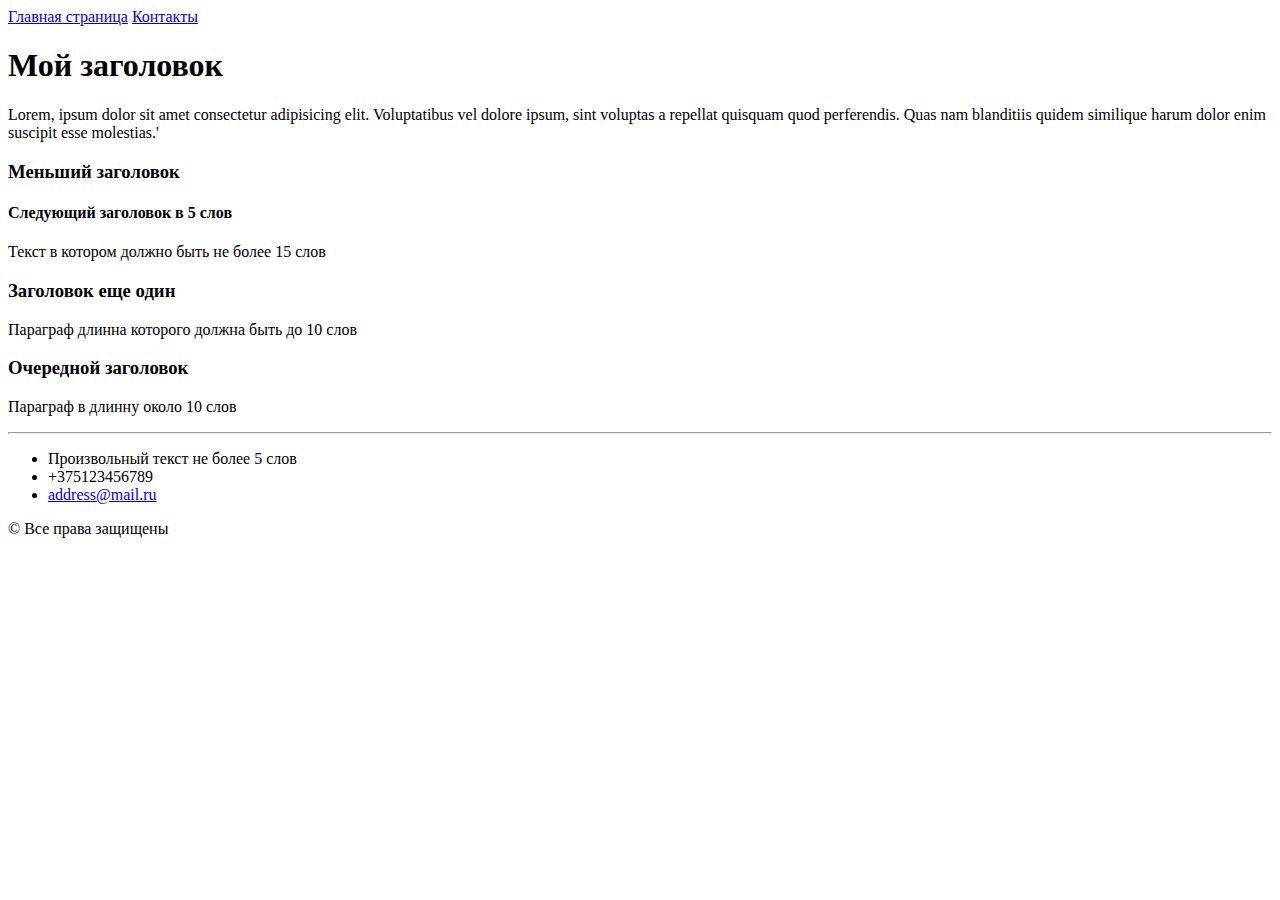
==== HomeWork/index.html @ d1996e9b "HomeWork_2" ====
<!DOCTYPE html>
<html lang="en">

<head>
    <meta charset="UTF-8">
    <meta http-equiv="X-UA-Compatible" content="IE=edge">
    <meta name="viewport" content="width=device-width, initial-scale=1.0">
    <title>Document</title>
</head>
<a href="index.html">Главная страница</a>
<a href="contacts.html">Контакты</a>

<body>
    <h1>Мой заголовок</h1>
    <p>Lorem, ipsum dolor sit amet consectetur adipisicing elit. Voluptatibus vel dolore ipsum, sint voluptas a repellat
        quisquam quod perferendis. Quas nam blanditiis quidem similique harum dolor enim suscipit esse molestias.'</p>
    <h3>Меньший заголовок</h3>
    <h4>Следующий заголовок в 5 слов</h4>
    <p>Текст в котором должно быть не более 15 слов</p>
    <h3>Заголовок еще один</h3>
    <p>Параграф длинна которого должна быть до 10 слов</p>
    <h3>Очередной заголовок</h3>
    <p>Параграф в длинну около 10 слов</p>
    <hr>
    <ul>
        <li>Произвольный текст не более 5 слов</li>
        <li>+375123456789</li>
        <li><a href="mailto:address@mail.ru">address@mail.ru</a></li>
    </ul>
    <p>&copy; Все права защищены</p>
</body>

</html>
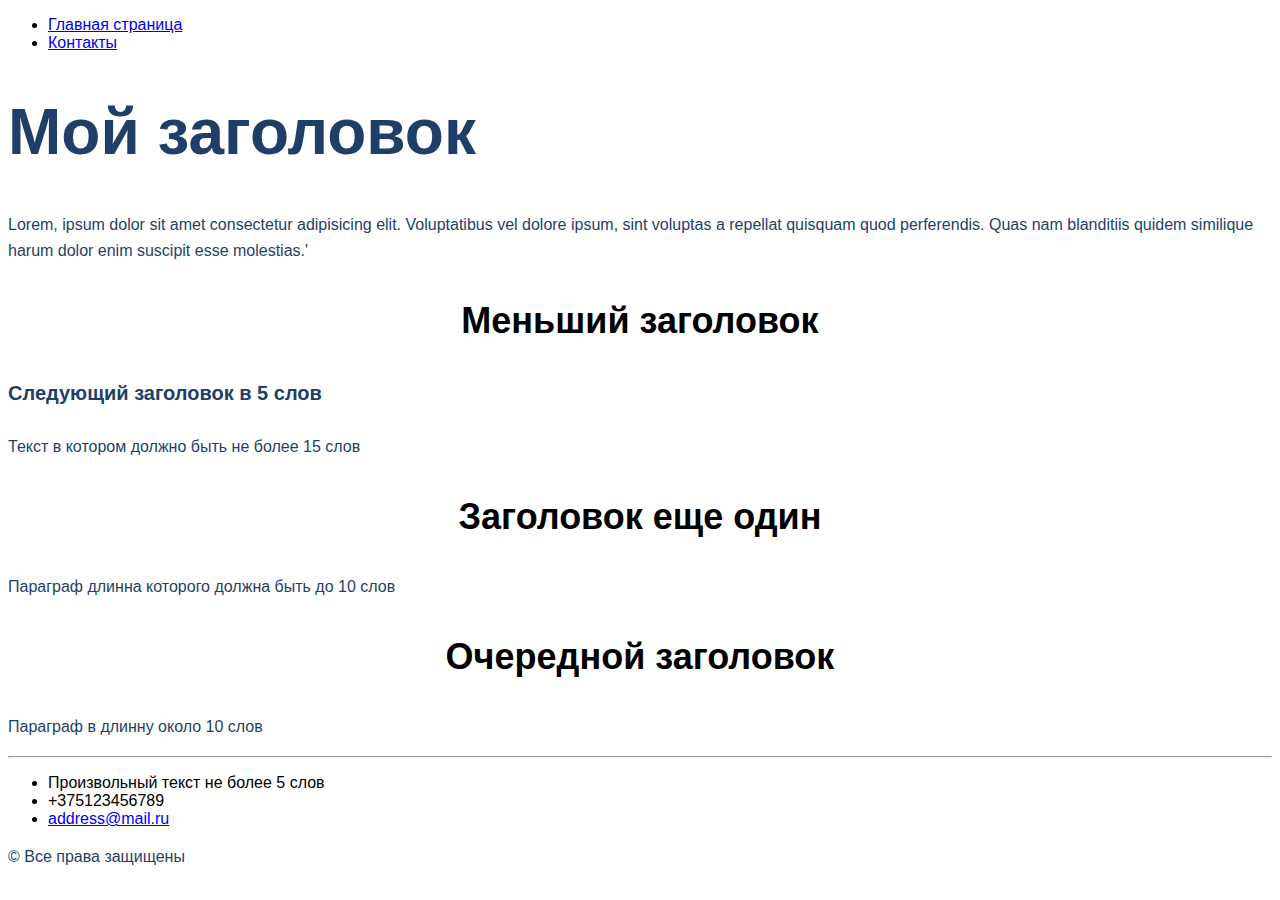
==== commit 254323f2: "Home_Work_3" ====
--- a/HomeWork/index.html
+++ b/HomeWork/index.html
@@ -6,28 +6,32 @@
     <meta http-equiv="X-UA-Compatible" content="IE=edge">
     <meta name="viewport" content="width=device-width, initial-scale=1.0">
     <title>Document</title>
+    <link rel="stylesheet" href="stile.css">
 </head>
-<a href="index.html">Главная страница</a>
-<a href="contacts.html">Контакты</a>
 
 <body>
-    <h1>Мой заголовок</h1>
-    <p>Lorem, ipsum dolor sit amet consectetur adipisicing elit. Voluptatibus vel dolore ipsum, sint voluptas a repellat
+    <ul>
+        <li><a href="index.html">Главная страница</a></li>
+        <li><a href="contacts.html">Контакты</a></li>
+    </ul>
+    <h1 class="heading_1">Мой заголовок</h1>
+    <p class="paragraph">Lorem, ipsum dolor sit amet consectetur adipisicing elit. Voluptatibus vel dolore ipsum, sint
+        voluptas a repellat
         quisquam quod perferendis. Quas nam blanditiis quidem similique harum dolor enim suscipit esse molestias.'</p>
-    <h3>Меньший заголовок</h3>
-    <h4>Следующий заголовок в 5 слов</h4>
-    <p>Текст в котором должно быть не более 15 слов</p>
-    <h3>Заголовок еще один</h3>
-    <p>Параграф длинна которого должна быть до 10 слов</p>
-    <h3>Очередной заголовок</h3>
-    <p>Параграф в длинну около 10 слов</p>
+    <h3 class="heading_3">Меньший заголовок</h3>
+    <h4 class="heading_4">Следующий заголовок в 5 слов</h4>
+    <p class="paragraph">Текст в котором должно быть не более 15 слов</p>
+    <h3 class="heading_3">Заголовок еще один</h3>
+    <p class="paragraph">Параграф длинна которого должна быть до 10 слов</p>
+    <h3 class="heading_3">Очередной заголовок</h3>
+    <p class="paragraph">Параграф в длинну около 10 слов</p>
     <hr>
     <ul>
         <li>Произвольный текст не более 5 слов</li>
         <li>+375123456789</li>
         <li><a href="mailto:address@mail.ru">address@mail.ru</a></li>
     </ul>
-    <p>&copy; Все права защищены</p>
+    <p class="paragraph">&copy; Все права защищены</p>
 </body>
 
 </html>--- a/HomeWork/stile.css
+++ b/HomeWork/stile.css
@@ -0,0 +1,43 @@
+body{
+    font-family: sans-serif;
+}
+.paragraph{
+    font-size: 16px;
+    line-height: 26px;
+    color: #1F3F68;
+}
+.heading_1{
+    font-size: 64px;
+    color: #1F3F68;
+}
+.heading_contacts{
+    font-weight: 500;
+    font-size: 44px;
+    text-align: center;
+}
+.heading_3{
+    font-size: 36px;
+    text-align: center;
+}
+.heading_4{
+    font-size: 20px;
+    line-height: 30px;
+    color: #1F3F68;
+}
+.input_area{
+    border: 1px solid #356EAD;
+    box-sizing: border-box;
+    border-radius: 10px;
+    opacity: 0.4;
+}
+.bot_subm{
+    background: #5A98D0;
+    box-shadow: 5px 20px 50px rgba(16, 112, 177, 0.2);
+    border-radius: 10px;
+    font-weight: 500;
+    font-size: 16px;
+    line-height: 26px;
+    text-align: center;
+    color: #FFFFFF;
+    text-transform: uppercase;
+}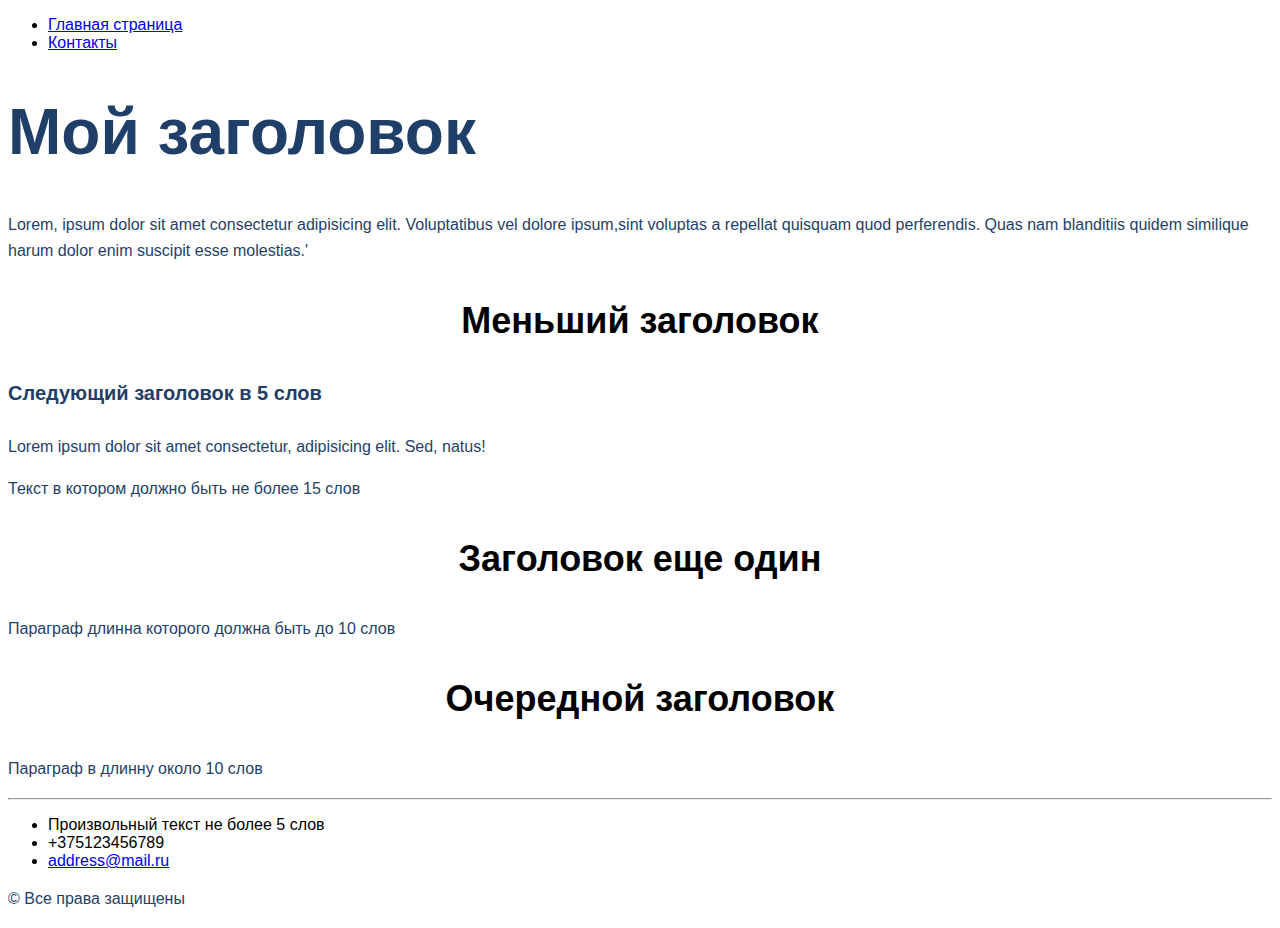
==== commit 11fa0085: "HomeWork_4" ====
--- a/HomeWork/index.html
+++ b/HomeWork/index.html
@@ -10,28 +10,55 @@
 </head>
 
 <body>
-    <ul>
-        <li><a href="index.html">Главная страница</a></li>
-        <li><a href="contacts.html">Контакты</a></li>
-    </ul>
-    <h1 class="heading_1">Мой заголовок</h1>
-    <p class="paragraph">Lorem, ipsum dolor sit amet consectetur adipisicing elit. Voluptatibus vel dolore ipsum, sint
-        voluptas a repellat
-        quisquam quod perferendis. Quas nam blanditiis quidem similique harum dolor enim suscipit esse molestias.'</p>
-    <h3 class="heading_3">Меньший заголовок</h3>
-    <h4 class="heading_4">Следующий заголовок в 5 слов</h4>
-    <p class="paragraph">Текст в котором должно быть не более 15 слов</p>
-    <h3 class="heading_3">Заголовок еще один</h3>
-    <p class="paragraph">Параграф длинна которого должна быть до 10 слов</p>
-    <h3 class="heading_3">Очередной заголовок</h3>
-    <p class="paragraph">Параграф в длинну около 10 слов</p>
-    <hr>
-    <ul>
-        <li>Произвольный текст не более 5 слов</li>
-        <li>+375123456789</li>
-        <li><a href="mailto:address@mail.ru">address@mail.ru</a></li>
-    </ul>
-    <p class="paragraph">&copy; Все права защищены</p>
+    <div class="main_page">
+        <div class="body_page">
+            <div class="menu">
+                <ul>
+                    <li><a href="index.html">Главная страница</a></li>
+                    <li><a href="contacts.html">Контакты</a></li>
+                </ul>
+            </div>
+            <div class="main_text">
+                <h1 class="heading_1">Мой заголовок</h1>
+                <p class="paragraph">Lorem, ipsum dolor sit amet consectetur adipisicing elit. Voluptatibus vel dolore
+                    ipsum,sint voluptas a repellat
+                    quisquam quod perferendis. Quas nam blanditiis quidem similique harum dolor enim suscipit esse
+                    molestias.'
+                </p>
+            </div>
+        </div>
+    </div>
+    <div class="second_page">
+        <h3 class="heading_3">Меньший заголовок</h3>
+        <div class="body_second_page">
+            <div class="text_body">
+                <h4 class="heading_4">Следующий заголовок в 5 слов</h4>
+                <p class="paragraph">Lorem ipsum dolor sit amet consectetur, adipisicing elit. Sed, natus!</p>
+            </div>
+        </div>
+    </div>
+    <div class="finished">
+        <p class="paragraph">Текст в котором должно быть не более 15 слов</p>
+    </div>
+    <div class="futer">
+        <div class="futer_text">
+            <h3 class="heading_3">Заголовок еще один</h3>
+            <p class="paragraph">Параграф длинна которого должна быть до 10 слов</p>
+            <h3 class="heading_3">Очередной заголовок</h3>
+            <p class="paragraph">Параграф в длинну около 10 слов</p>
+        </div>
+        <hr>
+        <div class="futer_info">
+            <ul>
+                <li>Произвольный текст не более 5 слов</li>
+                <li>+375123456789</li>
+                <li><a href="mailto:address@mail.ru">address@mail.ru</a></li>
+            </ul>
+            <div class="copyright">
+                <p class="paragraph">&copy; Все права защищены</p>
+            </div>
+        </div>
+    </div>
 </body>
 
 </html>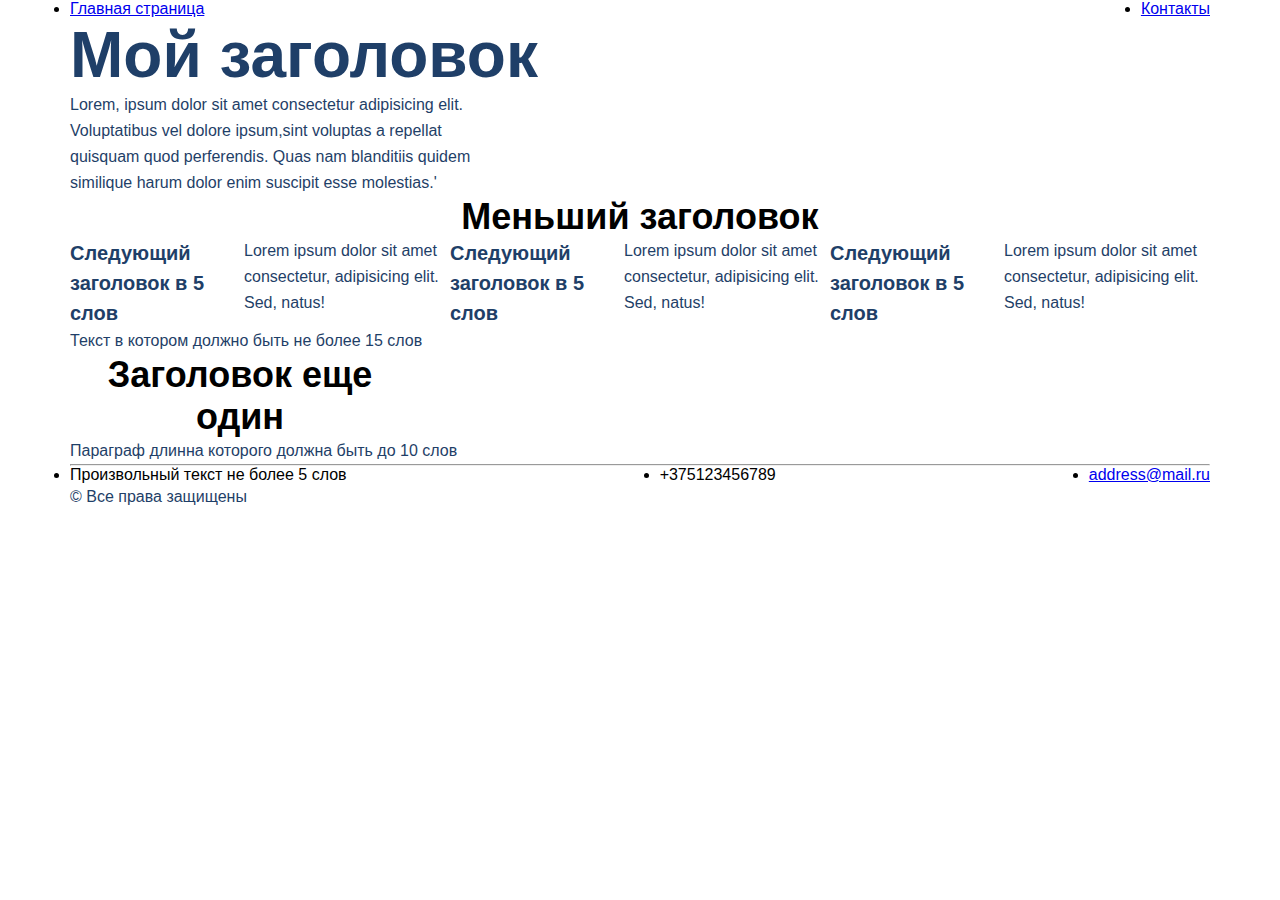
==== commit e7001196: "HomeWork_5" ====
--- a/HomeWork/index.html
+++ b/HomeWork/index.html
@@ -10,14 +10,12 @@
 </head>
 
 <body>
-    <div class="main_page">
+    <div class="main_page container">
         <div class="body_page">
-            <div class="menu">
-                <ul>
-                    <li><a href="index.html">Главная страница</a></li>
-                    <li><a href="contacts.html">Контакты</a></li>
-                </ul>
-            </div>
+            <ul class="menu">
+                <li><a href="index.html">Главная страница</a></li>
+                <li><a href="contacts.html">Контакты</a></li>
+            </ul>
             <div class="main_text">
                 <h1 class="heading_1">Мой заголовок</h1>
                 <p class="paragraph">Lorem, ipsum dolor sit amet consectetur adipisicing elit. Voluptatibus vel dolore
@@ -28,34 +26,38 @@
             </div>
         </div>
     </div>
-    <div class="second_page">
+    <div class="what_we_do container">
         <h3 class="heading_3">Меньший заголовок</h3>
         <div class="body_second_page">
-            <div class="text_body">
+            <div class="cards">
+                <h4 class="heading_4">Следующий заголовок в 5 слов</h4>
+                <p class="paragraph">Lorem ipsum dolor sit amet consectetur, adipisicing elit. Sed, natus!</p>
+                <h4 class="heading_4">Следующий заголовок в 5 слов</h4>
+                <p class="paragraph">Lorem ipsum dolor sit amet consectetur, adipisicing elit. Sed, natus!</p>
                 <h4 class="heading_4">Следующий заголовок в 5 слов</h4>
                 <p class="paragraph">Lorem ipsum dolor sit amet consectetur, adipisicing elit. Sed, natus!</p>
             </div>
         </div>
     </div>
-    <div class="finished">
+    <div class="finished container">
         <p class="paragraph">Текст в котором должно быть не более 15 слов</p>
     </div>
     <div class="futer">
-        <div class="futer_text">
-            <h3 class="heading_3">Заголовок еще один</h3>
-            <p class="paragraph">Параграф длинна которого должна быть до 10 слов</p>
-            <h3 class="heading_3">Очередной заголовок</h3>
-            <p class="paragraph">Параграф в длинну около 10 слов</p>
-        </div>
-        <hr>
-        <div class="futer_info">
-            <ul>
-                <li>Произвольный текст не более 5 слов</li>
-                <li>+375123456789</li>
-                <li><a href="mailto:address@mail.ru">address@mail.ru</a></li>
-            </ul>
-            <div class="copyright">
-                <p class="paragraph">&copy; Все права защищены</p>
+        <div class="container">
+            <div class="futer_text">
+                <h3 class="futer_heading heading_3">Заголовок еще один</h3>
+                <p class="paragraph">Параграф длинна которого должна быть до 10 слов</p>
+            </div>
+            <hr>
+            <div class="futer_bottom">
+                <ul class="futer_info">
+                    <li>Произвольный текст не более 5 слов</li>
+                    <li>+375123456789</li>
+                    <li><a href="mailto:address@mail.ru">address@mail.ru</a></li>
+                </ul>
+                <div class="copyright">
+                    <p class="paragraph">&copy; Все права защищены</p>
+                </div>
             </div>
         </div>
     </div>
--- a/HomeWork/stile.css
+++ b/HomeWork/stile.css
@@ -1,13 +1,27 @@
+*{
+    margin: 0;
+    padding: 0;
+}
+.container {
+    width: 1140px;
+    margin: 0 auto;
+}
+.menu {
+    display: flex;
+    justify-content: space-between;
+}
 body{
     font-family: sans-serif;
 }
 .paragraph{
     font-size: 16px;
     line-height: 26px;
+    width: 425px;
     color: #1F3F68;
 }
 .heading_1{
     font-size: 64px;
+    width: 510px;
     color: #1F3F68;
 }
 .heading_contacts{
@@ -22,6 +36,7 @@
 .heading_4{
     font-size: 20px;
     line-height: 30px;
+    width: 359px;
     color: #1F3F68;
 }
 .input_area{
@@ -40,4 +55,25 @@
     text-align: center;
     color: #FFFFFF;
     text-transform: uppercase;
-}+}
+.cards{
+    display: flex;
+    justify-content: space-between;
+}
+.futer_text{
+    width: 495px;
+}
+.futer_heading{
+    width: 340px;
+}
+.futer_info{
+    display: flex;
+    justify-content: space-between;
+}
+.main_body{
+    display: flex;
+}
+.map{
+    width: 100%;
+}
+
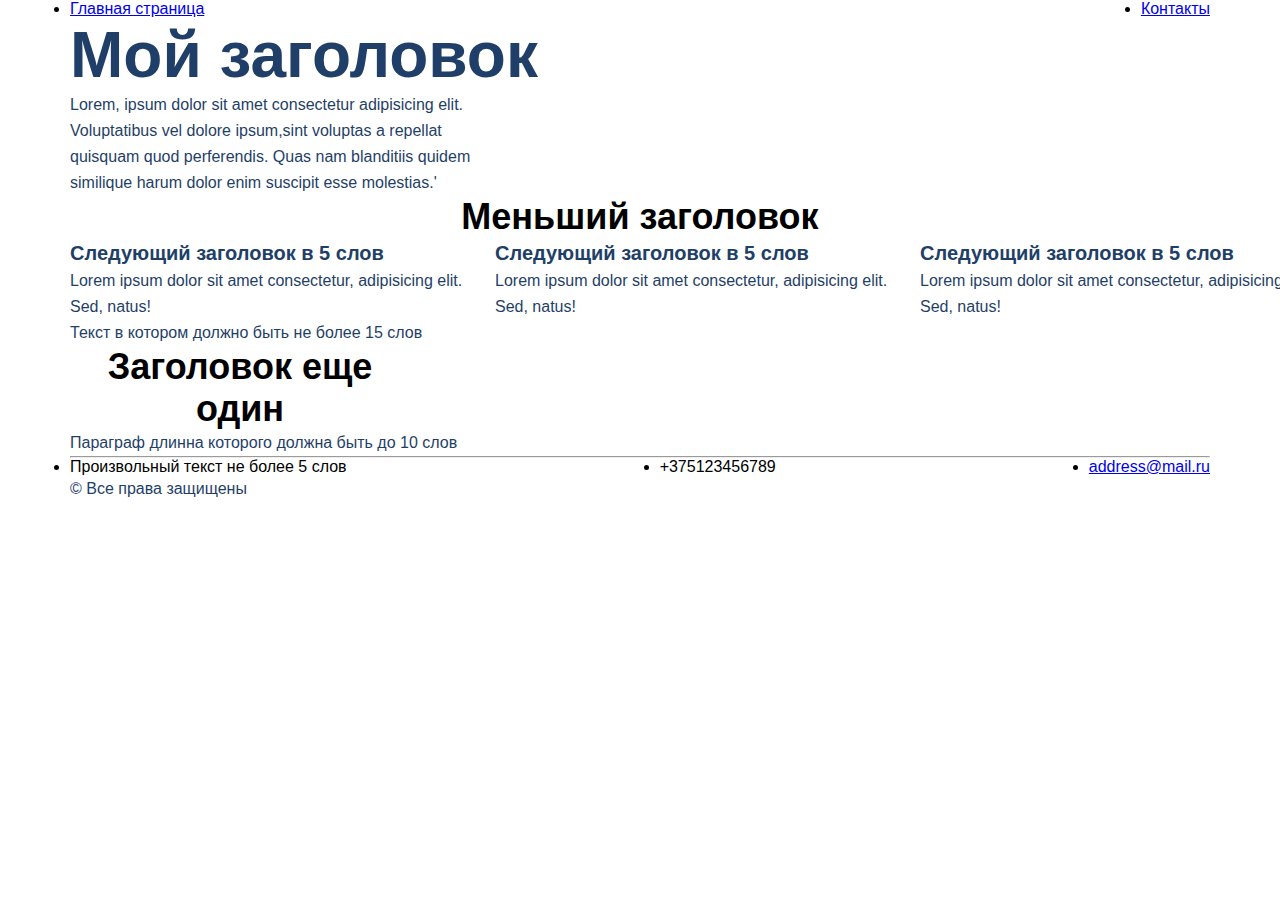
==== commit a02c3355: "HomeWork_5.1" ====
--- a/HomeWork/index.html
+++ b/HomeWork/index.html
@@ -29,11 +29,15 @@
     <div class="what_we_do container">
         <h3 class="heading_3">Меньший заголовок</h3>
         <div class="body_second_page">
-            <div class="cards">
+            <div class="card">
                 <h4 class="heading_4">Следующий заголовок в 5 слов</h4>
                 <p class="paragraph">Lorem ipsum dolor sit amet consectetur, adipisicing elit. Sed, natus!</p>
+            </div>
+            <div class="card">
                 <h4 class="heading_4">Следующий заголовок в 5 слов</h4>
                 <p class="paragraph">Lorem ipsum dolor sit amet consectetur, adipisicing elit. Sed, natus!</p>
+            </div>
+            <div class="card">
                 <h4 class="heading_4">Следующий заголовок в 5 слов</h4>
                 <p class="paragraph">Lorem ipsum dolor sit amet consectetur, adipisicing elit. Sed, natus!</p>
             </div>
--- a/HomeWork/stile.css
+++ b/HomeWork/stile.css
@@ -56,7 +56,7 @@
     color: #FFFFFF;
     text-transform: uppercase;
 }
-.cards{
+.body_second_page{
     display: flex;
     justify-content: space-between;
 }
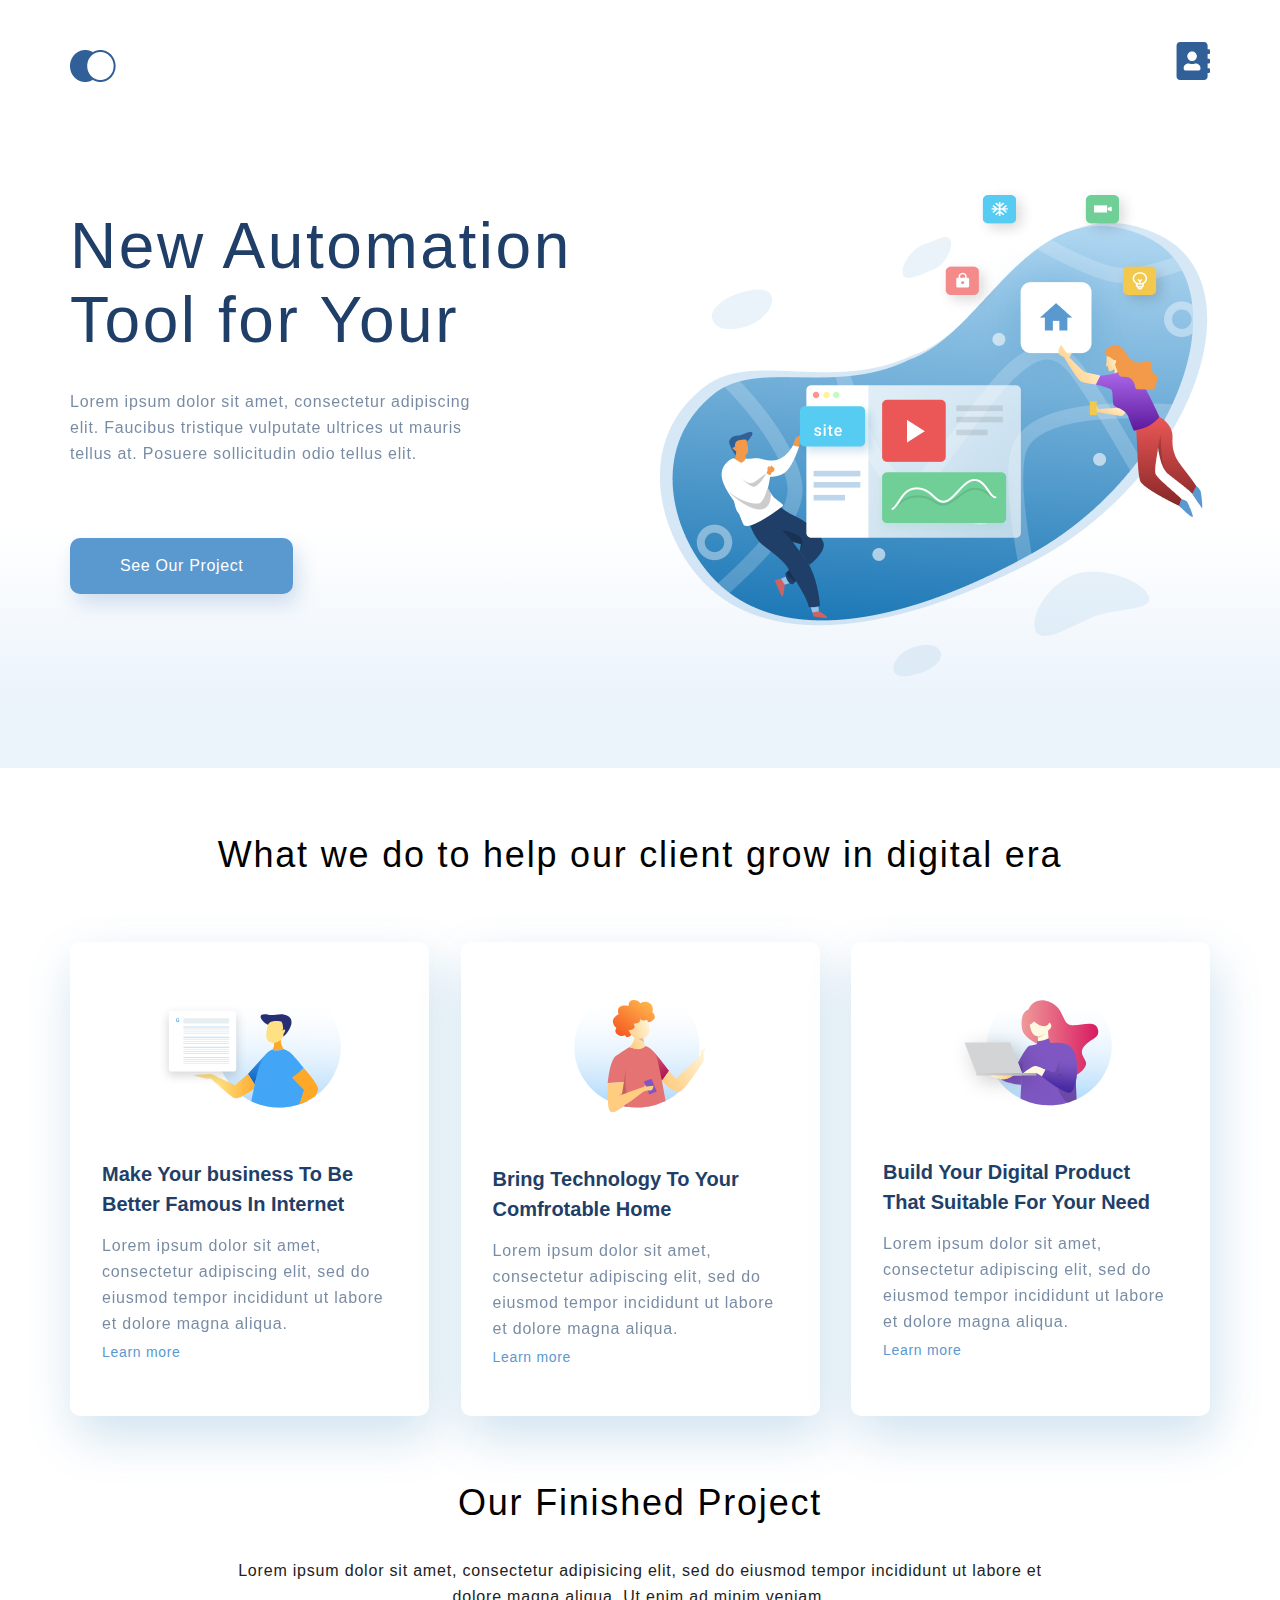
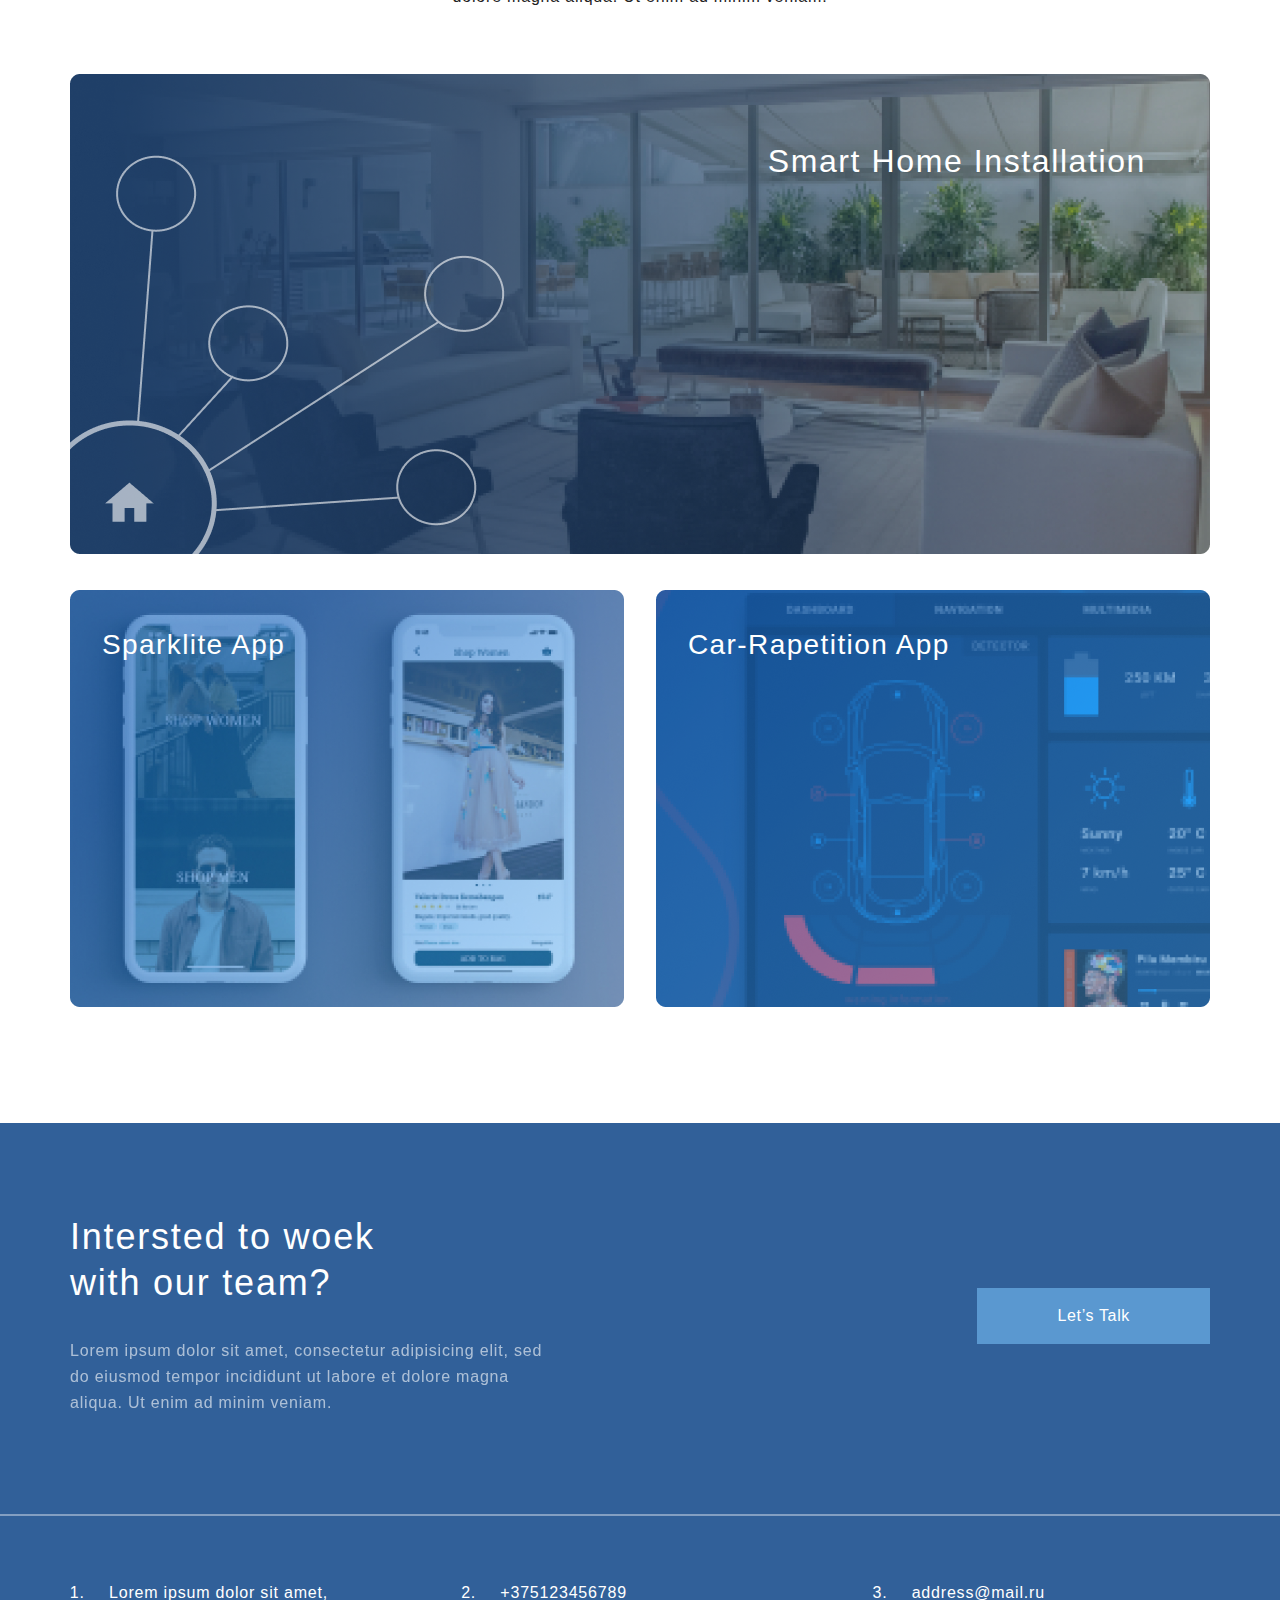
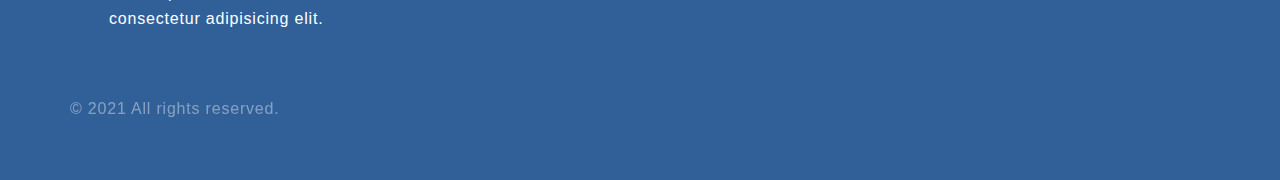
==== commit 72535a0b: "HomeWork_6" ====
--- a/HomeWork/index.html
+++ b/HomeWork/index.html
@@ -10,58 +10,105 @@
 </head>
 
 <body>
-    <div class="main_page container">
-        <div class="body_page">
+    <div class="main_page">
+        <div class="container top_box">
+
             <ul class="menu">
-                <li><a href="index.html">Главная страница</a></li>
-                <li><a href="contacts.html">Контакты</a></li>
+                <li><a href="index.html"><img src="./img/main_page.png" alt="Главная страница"></a></li>
+                <li><a href="contacts.html"><img src="./img/contacts.svg" alt="Контакты"></a></li>
             </ul>
             <div class="main_text">
-                <h1 class="heading_1">Мой заголовок</h1>
-                <p class="paragraph">Lorem, ipsum dolor sit amet consectetur adipisicing elit. Voluptatibus vel dolore
-                    ipsum,sint voluptas a repellat
-                    quisquam quod perferendis. Quas nam blanditiis quidem similique harum dolor enim suscipit esse
-                    molestias.'
+                <h1 class="heading_1">New Automation
+                    Tool for Your</h1>
+                <p class="paragraph top_para">Lorem ipsum dolor sit amet, consectetur adipiscing elit. Faucibus
+                    tristique
+                    vulputate ultrices ut mauris tellus at.
+                    Posuere sollicitudin odio tellus elit.
                 </p>
+                <a href="#" class="top_button">See Our Project</a>
             </div>
+
         </div>
     </div>
     <div class="what_we_do container">
-        <h3 class="heading_3">Меньший заголовок</h3>
+        <h3 class="heading_3">What we do to help our client grow in digital era</h3>
         <div class="body_second_page">
             <div class="card">
-                <h4 class="heading_4">Следующий заголовок в 5 слов</h4>
-                <p class="paragraph">Lorem ipsum dolor sit amet consectetur, adipisicing elit. Sed, natus!</p>
+                <img class="card_img" src="./img/card-1.svg" alt="img-1">
+                <h4 class="heading_4">Make Your business To Be
+                    Better Famous In Internet</h4>
+                <p class="paragraph">Lorem ipsum dolor sit amet, consectetur adipiscing elit, sed do eiusmod tempor
+                    incididunt ut labore et dolore magna
+                    aliqua.</p>
+                <a class="card_link" href="#">Learn more</a>
             </div>
             <div class="card">
-                <h4 class="heading_4">Следующий заголовок в 5 слов</h4>
-                <p class="paragraph">Lorem ipsum dolor sit amet consectetur, adipisicing elit. Sed, natus!</p>
+                <img class="card_img" src="./img/card-2.svg" alt="img-2">
+                <h4 class="heading_4">Bring Technology To Your
+                    Comfrotable Home</h4>
+                <p class="paragraph">Lorem ipsum dolor sit amet, consectetur adipiscing elit, sed do eiusmod tempor
+                    incididunt ut labore et dolore magna
+                    aliqua.</p>
+                <a class="card_link" href="#">Learn more</a>
             </div>
             <div class="card">
-                <h4 class="heading_4">Следующий заголовок в 5 слов</h4>
-                <p class="paragraph">Lorem ipsum dolor sit amet consectetur, adipisicing elit. Sed, natus!</p>
+                <img class="card_img" src="./img/card-3.svg" alt="img-3">
+                <h4 class="heading_4">Build Your Digital Product
+                    That Suitable For Your Need</h4>
+                <p class="paragraph">Lorem ipsum dolor sit amet, consectetur adipiscing elit, sed do eiusmod tempor
+                    incididunt ut labore et dolore magna
+                    aliqua.</p>
+                <a class="card_link" href="#">Learn more</a>
             </div>
         </div>
     </div>
     <div class="finished container">
-        <p class="paragraph">Текст в котором должно быть не более 15 слов</p>
+        <h3 class="heading_3">Our Finished Project</h3>
+        <p class="paragraph finished_parag">Lorem ipsum dolor sit amet, consectetur adipisicing elit, sed do eiusmod
+            tempor incididunt
+            ut labore et dolore magna
+            aliqua. Ut enim ad minim veniam.</p>
+        <div class="finished_item">
+            <img class="finished_img" src="./img/progect_img_1.png" alt="img">
+            <p class="finished_text">Smart Home Installation</p>
+        </div>
+        <div class="finished_parant">
+            <div class="finished_item img_margin">
+                <img class="finished_img" src="./img/progect_img_2.png" alt="img">
+                <p class="finished_text mini_text">Sparklite App</p>
+            </div>
+            <div class="finished_item">
+                <img class="finished_img " src="./img/progect_img_3.png" alt="img">
+                <p class="finished_text mini_text">Car-Rapetition App</p>
+            </div>
+        </div>
     </div>
     <div class="futer">
         <div class="container">
-            <div class="futer_text">
-                <h3 class="futer_heading heading_3">Заголовок еще один</h3>
-                <p class="paragraph">Параграф длинна которого должна быть до 10 слов</p>
+            <div class="futer_box">
+                <div class="futer_text">
+                    <h3 class="futer_heading heading_3">Intersted to woek
+                        with our team?</h3>
+                    <p class="paragraph futer_paragraph">
+                        Lorem ipsum dolor sit amet, consectetur adipisicing elit, sed do&nbsp;eiusmod tempor incididunt
+                        ut&nbsp;labore
+                        et&nbsp;dolore magna aliqua. Ut&nbsp;enim ad&nbsp;minim veniam.
+                    </p>
+                </div>
+                <a class="futer_buttum" href="#">Let’s Talk</a>
             </div>
-            <hr>
+        </div>
+        <hr class="futer_hr">
+        <div class="container">
             <div class="futer_bottom">
-                <ul class="futer_info">
-                    <li>Произвольный текст не более 5 слов</li>
-                    <li>+375123456789</li>
-                    <li><a href="mailto:address@mail.ru">address@mail.ru</a></li>
-                </ul>
-                <div class="copyright">
-                    <p class="paragraph">&copy; Все права защищены</p>
-                </div>
+                <ol class="futer_info">
+                    <li class="li_elem"> Lorem ipsum dolor sit amet, consectetur adipisicing elit.</li>
+                    <li class="li_elem li_elem_mid"> +375123456789</li>
+                    <li class="li_elem "><a class="li_elem_a" href="mailto:address@mail.ru"> address@mail.ru</a></li>
+                </ol>
+
+                <p class="copyright">&copy; 2021 All rights reserved.</p>
+
             </div>
         </div>
     </div>
--- a/HomeWork/stile.css
+++ b/HomeWork/stile.css
@@ -1,79 +1,302 @@
-*{
-    margin: 0;
+* {
+    margin : 0;
     padding: 0;
 }
+
 .container {
-    width: 1140px;
-    margin: 0 auto;
-}
+    max-width: 1140px;
+    margin   : 0 auto;
+}
+
+.main_page {
+    height: 768px;
+    background: linear-gradient(0deg,
+            #EBF3FB 8.84%,
+            rgba(152, 195, 232, 0) 31.12%);
+}
+
 .menu {
+    display        : flex;
+    justify-content: space-between;
+    list-style     : none;
+    padding-top    : 42px;
+}
+
+.top_box {
+    display       : flex;
+    flex-direction: column;
+    height        : 100%;
+}
+
+.main_text {
+    padding-top        : 115px;
+    flex-grow          : 1;
+    background-image   : url(./img/top_bg.png);
+    background-repeat  : no-repeat;
+    background-position: right center;
+}
+
+body {
+    font-family: sans-serif;
+}
+
+.heading_1 {
+    font-size     : 64px;
+    width         : 510px;
+    font-weight   : 300;
+    line-height   : 74px;
+    letter-spacing: 0.04em;
+    color         : #1F3F68;
+    padding-bottom: 32px;
+}
+
+.top_button {
+    font-size      : 16px;
+    line-height    : 26px;
+    text-align     : center;
+    text-decoration: none;
+    letter-spacing : 0.04em;
+    color          : #FFFFFF;
+    background     : #5A98D0;
+    box-shadow     : 5px 10px 20px rgba(53, 110, 173, 0.2);
+    border-radius  : 10px;
+    padding        : 15px 50px;
+    display        : inline-block;
+    margin-top     : 71px;
+}
+
+.top_para {
+    width: 425px;
+}
+
+.paragraph {
+    font-size     : 16px;
+    line-height   : 26px;
+    color         : #1F3F68;
+    letter-spacing: 0.05em;
+    opacity       : 0.6;
+}
+
+.heading_contacts {
+    font-weight: 500;
+    font-size  : 44px;
+    text-align : center;
+}
+
+.what_we_do {
+    padding-top: 64px;
+}
+
+.heading_3 {
+    font-size     : 36px;
+    text-align    : center;
+    font-weight   : 300;
+    line-height   : 46px;
+    letter-spacing: 0.05em;
+    color         : #000000;
+}
+
+.body_second_page {
+    display        : flex;
+    justify-content: space-between;
+    padding-top    : 64px;
+}
+
+.card {
+    width         : 359px;
+    background    : #FFFFFF;
+    box-shadow    : 5px 20px 50px rgba(16, 112, 177, 0.2);
+    border-radius : 10px;
+    padding       : 44px 32px;
+    box-sizing    : border-box;
+    display       : flex;
+    flex-direction: column;
+    margin-bottom : 64px;
+}
+
+.card_img {
+    align-self   : center;
+    margin-bottom: 51px;
+}
+
+.card_link {
+    font-size      : 14px;
+    line-height    : 30px;
+    letter-spacing : 0.05em;
+    color          : #5A98D0;
+    text-decoration: none;
+}
+
+.finished_parag {
+    width     : 75%;
+    margin    : 32px auto 64px;
+    color     : #222222;
+    opacity   : 1;
+    text-align: center;
+}
+
+
+
+.finished_text {
+    font-size     : 32px;
+    line-height   : 46px;
+    text-align    : right;
+    letter-spacing: 0.05em;
+    color         : #FFFFFF;
+    position      : absolute;
+    top           : 64px;
+    right         : 64px;
+}
+
+.mini_text {
+    text-align: left;
+    font-size : 28px;
+    top       : 32px;
+    left      : 32px;
+    right     : 0;
+}
+
+.finished_parant {
+    display        : flex;
+    justify-content: space-between;
+    margin-top     : 32px;
+
+}
+
+.finished_item {
+    position : relative;
+    flex-grow: 1;
+}
+
+.img_margin {
+    margin-right: 32px;
+
+}
+
+.finished_img {
+    width: 100%;
+}
+
+.heading_4 {
+    width        : 294px;
+    font-size    : 20px;
+    line-height  : 30px;
+    color        : #1F3F68;
+    margin-bottom: 14px;
+}
+
+.input_area {
+    border       : 1px solid #356EAD;
+    box-sizing   : border-box;
+    border-radius: 10px;
+    opacity      : 0.4;
+}
+
+.bot_subm {
+    background    : #5A98D0;
+    box-shadow    : 5px 20px 50px rgba(16, 112, 177, 0.2);
+    border-radius : 10px;
+    font-weight   : 500;
+    font-size     : 16px;
+    line-height   : 26px;
+    text-align    : center;
+    color         : #FFFFFF;
+    text-transform: uppercase;
+}
+
+.futer {
+    height    : 657px;
+    background: #316099;
+    margin-top: 112px;
+}
+
+.futer_box {
+    padding-top    : 91px;
+    display        : flex;
+    justify-content: space-between;
+    margin-bottom  : 96px;
+}
+
+.futer_text {
+    width: 495px;
+}
+
+.futer_heading {
+    width         : 340px;
+    font-size     : 36px;
+    line-height   : 46px;
+    letter-spacing: 0.05em;
+    color         : #FFFFFF;
+    text-align    : left;
+    margin-bottom : 32px;
+}
+
+.futer_paragraph {
+    color: #FFFFFF;
+
+}
+
+.futer_buttum {
+    font-size      : 16px;
+    line-height    : 26px;
+    text-align     : center;
+    letter-spacing : 0.04em;
+    color          : #FFFFFF;
+    padding        : 15px 80px;
+    margin         : 74px 0;
+    background     : #5A98D0;
+    display        : inline-block;
+    text-decoration: none;
+}
+
+.futer_hr {
+    opacity: 0.4;
+    border : 1px solid #FFFFFF;
+}
+
+.futer_bottom {
+    margin-top: 64px;
+}
+
+.futer_info {
+    font-size      : 16px;
+    line-height    : 26px;
+    letter-spacing : 0.05em;
+    color          : #FFFFFF;
+    display        : flex;
+    justify-content: space-between;
+}
+
+.li_elem {
+    width              : 317px;
+    list-style-position: inherit;
+    margin-left        : 20px;
+    padding-left       : 19px;
+    flex-grow          : 1;
+}
+
+.li_elem_mid {
+    margin: 0 74px;
+}
+
+.li_elem_a {
+    color          : #FFFFFF;
+    text-decoration: none;
+}
+
+.copyright {
+    font-size     : 16px;
+    line-height   : 26px;
+    letter-spacing: 0.05em;
+    color         : #FFFFFF;
+    opacity       : 0.4;
+    margin        : 64px 0;
+}
+
+.main_body {
     display: flex;
-    justify-content: space-between;
-}
-body{
-    font-family: sans-serif;
-}
-.paragraph{
-    font-size: 16px;
-    line-height: 26px;
-    width: 425px;
-    color: #1F3F68;
-}
-.heading_1{
-    font-size: 64px;
-    width: 510px;
-    color: #1F3F68;
-}
-.heading_contacts{
-    font-weight: 500;
-    font-size: 44px;
-    text-align: center;
-}
-.heading_3{
-    font-size: 36px;
-    text-align: center;
-}
-.heading_4{
-    font-size: 20px;
-    line-height: 30px;
-    width: 359px;
-    color: #1F3F68;
-}
-.input_area{
-    border: 1px solid #356EAD;
-    box-sizing: border-box;
-    border-radius: 10px;
-    opacity: 0.4;
-}
-.bot_subm{
-    background: #5A98D0;
-    box-shadow: 5px 20px 50px rgba(16, 112, 177, 0.2);
-    border-radius: 10px;
-    font-weight: 500;
-    font-size: 16px;
-    line-height: 26px;
-    text-align: center;
-    color: #FFFFFF;
-    text-transform: uppercase;
-}
-.body_second_page{
-    display: flex;
-    justify-content: space-between;
-}
-.futer_text{
-    width: 495px;
-}
-.futer_heading{
-    width: 340px;
-}
-.futer_info{
-    display: flex;
-    justify-content: space-between;
-}
-.main_body{
-    display: flex;
-}
-.map{
+}
+
+.map {
     width: 100%;
-}
-
+}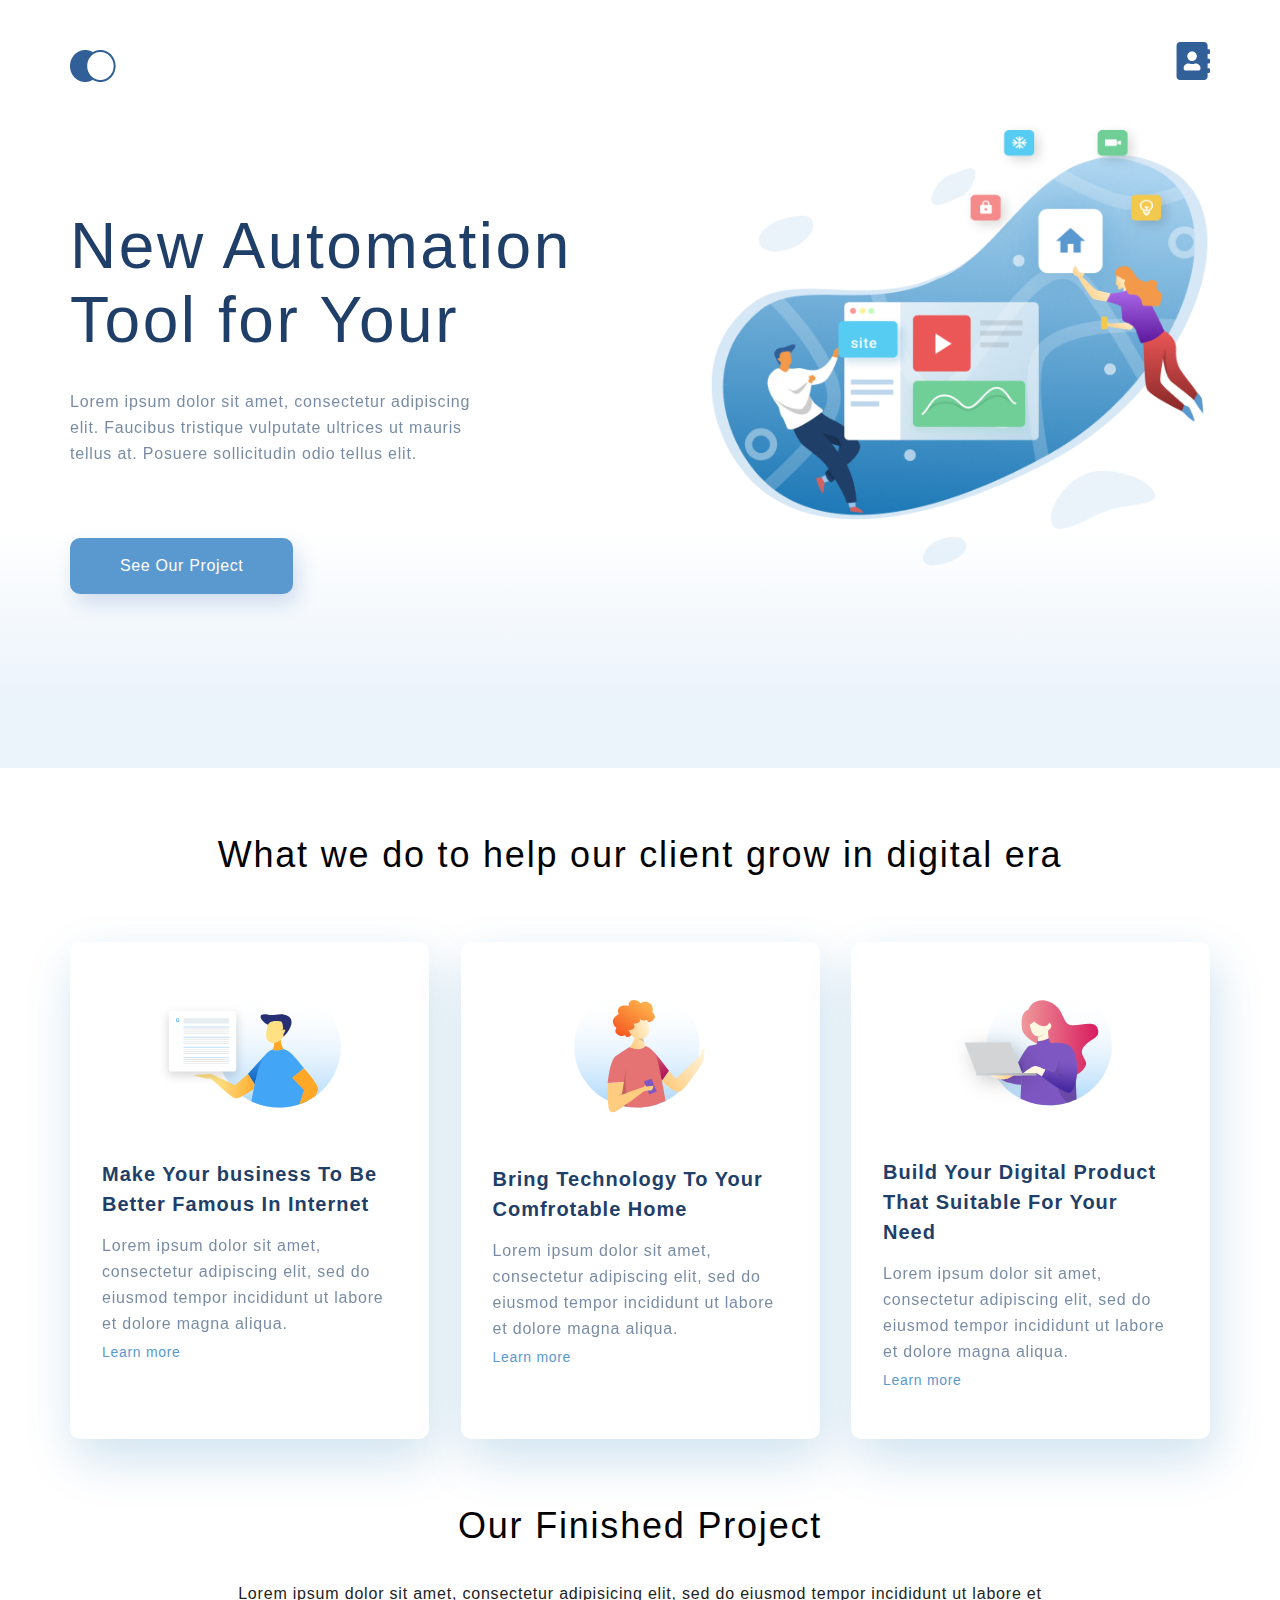
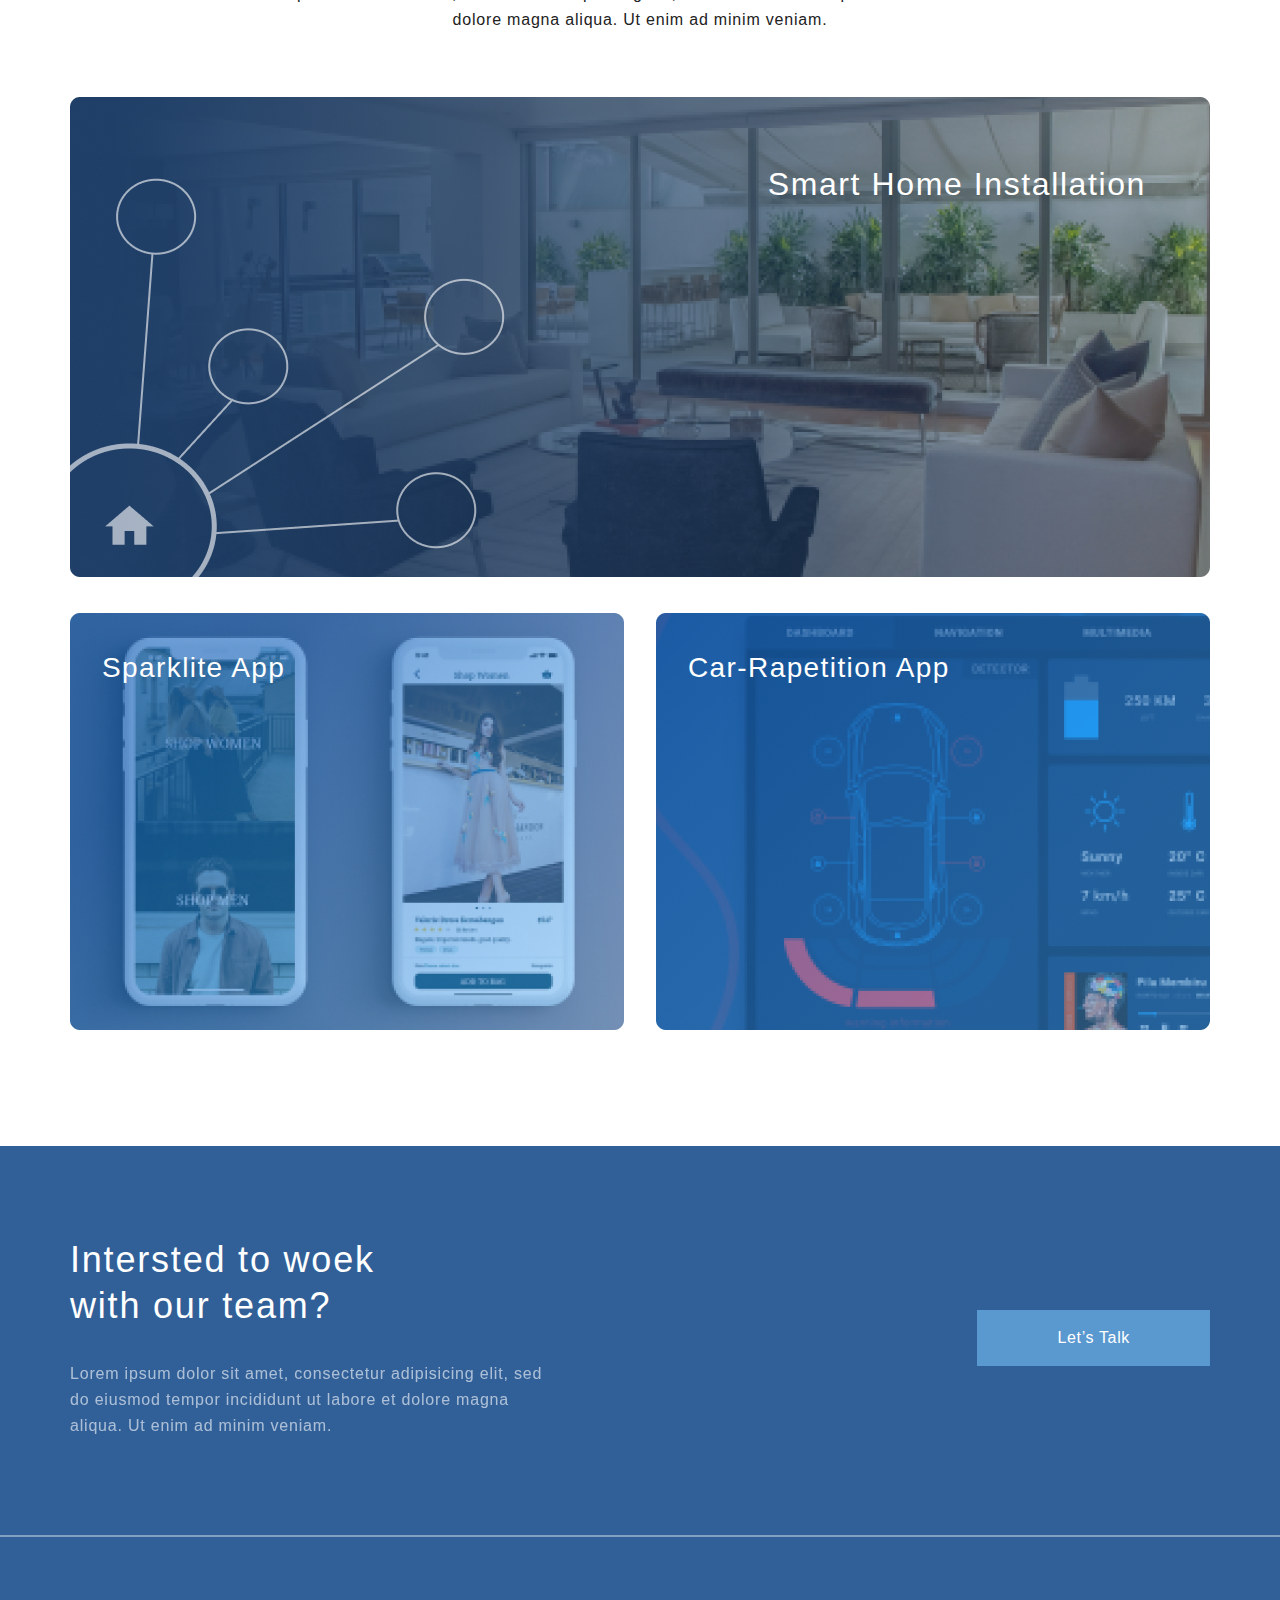
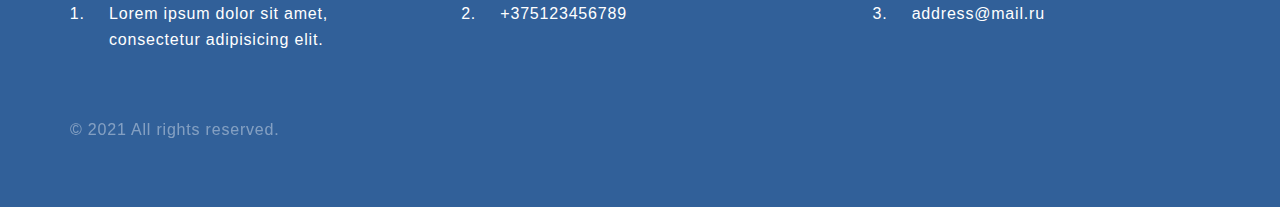
==== commit 2897d4b8: "HomeWork_7" ====
--- a/HomeWork/index.html
+++ b/HomeWork/index.html
@@ -84,7 +84,7 @@
         </div>
     </div>
     <div class="futer">
-        <div class="container">
+        <div class="container futer_container">
             <div class="futer_box">
                 <div class="futer_text">
                     <h3 class="futer_heading heading_3">Intersted to woek
@@ -99,7 +99,7 @@
             </div>
         </div>
         <hr class="futer_hr">
-        <div class="container">
+        <div class="container futer_container">
             <div class="futer_bottom">
                 <ol class="futer_info">
                     <li class="li_elem"> Lorem ipsum dolor sit amet, consectetur adipisicing elit.</li>
--- a/HomeWork/stile.css
+++ b/HomeWork/stile.css
@@ -9,7 +9,7 @@
 }
 
 .main_page {
-    height: 768px;
+    min-height: 768px;
     background: linear-gradient(0deg,
             #EBF3FB 8.84%,
             rgba(152, 195, 232, 0) 31.12%);
@@ -34,6 +34,7 @@
     background-image   : url(./img/top_bg.png);
     background-repeat  : no-repeat;
     background-position: right center;
+    background-size    : 44%;
 }
 
 body {
@@ -77,11 +78,7 @@
     opacity       : 0.6;
 }
 
-.heading_contacts {
-    font-weight: 500;
-    font-size  : 44px;
-    text-align : center;
-}
+
 
 .what_we_do {
     padding-top: 64px;
@@ -178,18 +175,151 @@
 }
 
 .heading_4 {
-    width        : 294px;
-    font-size    : 20px;
-    line-height  : 30px;
-    color        : #1F3F68;
-    margin-bottom: 14px;
+    max-width     : 294px;
+    font-size     : 20px;
+    line-height   : 30px;
+    color         : #1F3F68;
+    margin-bottom : 14px;
+    letter-spacing: 0.05em;
+}
+
+
+
+.contact_img {
+    background-image   : url(./img/contact_us_img.svg);
+    background-position: center;
+    padding-top        : 51px;
+    padding-bottom     : 49px;
+    background-size    : cover;
+    margin-top         : 54px;
+    margin-bottom      : 57px;
+}
+
+.heading_contacts {
+    font-weight   : 500;
+    font-size     : 44px;
+    text-align    : center;
+    line-height   : 74px;
+    letter-spacing: 0.04em;
+    color         : #FFFFFF;
+    margin-bottom : 16px;
+}
+
+.contacts_paragraph {
+    margin        : 0 auto;
+    width         : 85%;
+    font-size     : 20px;
+    line-height   : 30px;
+    text-align    : center;
+    letter-spacing: 0.04em;
+    color         : rgba(255, 255, 255, 0.6);
+}
+
+.contacts_container {
+    max-width: 940px;
+    margin   : 0 auto;
+}
+
+.main_body {
+    display        : flex;
+    justify-content: space-between;
+    margin-bottom  : 96px;
+}
+
+.contacts {
+    margin: auto 0;
+}
+
+.paragraph_info {
+    max-width     : 299px;
+    font-size     : 16px;
+    line-height   : 26px;
+    letter-spacing: 0.04em;
+    color         : #1F3F68;
+    opacity       : 0.6;
+}
+
+.info_list {
+    font-size     : 16px;
+    line-height   : 26px;
+    letter-spacing: 0.04em;
+    color         : #1F3F68;
+}
+
+.phone {
+    margin          : 16px 20px;
+    padding-left    : 19px;
+    list-style-image: url(./img/phone.png);
+}
+
+.linck {
+    margin      : 16px 20px;
+    padding-left: 19px;
+
+}
+
+.text_linck {
+    text-decoration: none;
+    font-size      : 16px;
+    line-height    : 26px;
+    letter-spacing : 0.05em;
+    color          : #1F3F68;
+}
+
+.heading_4_info {
+    font-size     : 20px;
+    line-height   : 30px;
+    letter-spacing: 0.04em;
+    color         : #1F3F68;
+    margin-bottom : 24px;
+    margin-top    : 40px;
+}
+
+.heading_4_contacts {
+    font-size     : 20px;
+    line-height   : 30px;
+    letter-spacing: 0.04em;
+    color         : #1F3F68;
+    margin-bottom : 48px;
+}
+
+.main_form {
+    width        : 540px;
+    height       : 800px;
+    background   : #FFFFFF;
+    box-shadow   : 5px 10px 50px rgba(16, 112, 177, 0.2);
+    border-radius: 10px;
+    padding      : 56px;
+    box-sizing   : border-box;
+}
+
+.form_pref {
+    font-size     : 16px;
+    line-height   : 30px;
+    letter-spacing: 0.04em;
+    color         : #1F3F68;
+    opacity       : 0.8;
+    margin-top    : 32px;
+    margin-bottom : 8px;
 }
 
 .input_area {
-    border       : 1px solid #356EAD;
-    box-sizing   : border-box;
-    border-radius: 10px;
-    opacity      : 0.4;
+    border        : 1px solid #356EAD;
+    box-sizing    : border-box;
+    border-radius : 10px;
+    opacity       : 0.4;
+    font-size     : 16px;
+    line-height   : 30px;
+    letter-spacing: 0.04em;
+    color         : #1F3F68;
+    width         : 100%;
+    height        : 72px;
+    padding       : 21px 42px;
+}
+
+.input_text {
+    height       : 144px;
+    margin-bottom: 72px;
 }
 
 .bot_subm {
@@ -202,16 +332,19 @@
     text-align    : center;
     color         : #FFFFFF;
     text-transform: uppercase;
+    letter-spacing: 0.04em;
+    width         : 100%;
+    padding       : 23px;
 }
 
 .futer {
-    height    : 657px;
-    background: #316099;
-    margin-top: 112px;
+    background    : #316099;
+    margin-top    : 112px;
+    padding-top   : 91px;
+    padding-bottom: 64px;
 }
 
 .futer_box {
-    padding-top    : 91px;
     display        : flex;
     justify-content: space-between;
     margin-bottom  : 96px;
@@ -222,7 +355,7 @@
 }
 
 .futer_heading {
-    width         : 340px;
+    max-width     : 340px;
     font-size     : 36px;
     line-height   : 46px;
     letter-spacing: 0.05em;
@@ -243,7 +376,7 @@
     letter-spacing : 0.04em;
     color          : #FFFFFF;
     padding        : 15px 80px;
-    margin         : 74px 0;
+    margin         : auto 0;
     background     : #5A98D0;
     display        : inline-block;
     text-decoration: none;
@@ -290,13 +423,223 @@
     letter-spacing: 0.05em;
     color         : #FFFFFF;
     opacity       : 0.4;
-    margin        : 64px 0;
-}
-
-.main_body {
-    display: flex;
-}
+    margin-top    : 64px;
+}
+
+
 
 .map {
     width: 100%;
+}
+
+@media(max-width: 1024px) {
+    .container {
+        padding-left : 32px;
+        padding-right: 32px;
+    }
+
+    .main_text {
+        background-position: right bottom;
+    }
+
+    .body_second_page {
+        flex-direction: column;
+        align-items   : center;
+    }
+
+    .card {
+        margin-bottom: 32px;
+    }
+
+    .mini_text {
+        top : 19px;
+        left: 19px;
+    }
+
+    .main_body {
+        flex-direction: column;
+        margin-bottom : 0;
+
+    }
+
+    .contacts {
+        margin: auto;
+    }
+
+    .main_form {
+        max-width: 90%;
+        margin   : 64px auto;
+    }
+
+    .futer {
+        padding-top: 47px;
+    }
+
+    .futer_container {
+        display       : flex;
+        flex-direction: column;
+        width         : 80%;
+
+    }
+
+    .futer_box {
+        margin-bottom: 64px;
+    }
+
+    .futer_text {
+        max-width: 60%;
+    }
+
+    .futer_buttum {
+        padding: 3px 24px;
+        margin : auto auto;
+    }
+
+
+    .futer_info {
+        flex-direction: column;
+    }
+
+    .li_elem {
+        width       : 80%;
+        padding-left: 10%;
+    }
+
+    .li_elem_mid {
+        margin     : 0 0;
+        margin-left: 20px;
+        padding    : 5% 10%;
+
+    }
+}
+
+@media(max-width: 667px) {
+    .main_page {
+        min-height    : 376px;
+        padding-bottom: 41px;
+        box-sizing    : border-box;
+    }
+
+    .main_text {
+        padding-top     : 34px;
+        display         : flex;
+        flex-direction  : column;
+        align-items     : center;
+        background-image: none;
+
+    }
+
+    .heading_1 {
+        width        : 100%;
+        font-size    : 32px;
+        line-height  : 37px;
+        text-align   : center;
+        margin-bottom: 12px;
+    }
+
+    .top_para {
+        width     : 100%;
+        text-align: center;
+    }
+
+    .top_button {
+        margin-top : 32px;
+        font-size  : 12px;
+        line-height: 26px;
+        padding    : 4px 10px;
+    }
+
+    .what_we_do {
+        padding-top: 48px;
+    }
+
+    .heading_3 {
+        font-size  : 24px;
+        line-height: 28px;
+    }
+
+    .body_second_page {
+        padding-top: 32px;
+    }
+
+    .card {
+        width: 100%;
+    }
+
+    .finished_parag {
+        width: 100%;
+    }
+
+    .finished_text {
+        font-size  : 16px;
+        line-height: 19px;
+        top        : 16px;
+        right      : 16px;
+    }
+
+    .finished_parant {
+        flex-direction: column;
+        margin-top    : 16px;
+    }
+
+    .img_margin {
+        margin-right : 0;
+        margin-bottom: 16px;
+    }
+
+    .mini_text {
+        left: 16px;
+    }
+
+    .main_body {
+        max-width    : 90%;
+        margin-bottom: 0;
+    }
+
+    .contacts {
+        margin: 0 10%;
+    }
+
+    .main_form {
+        max-width: 100%;
+        width    : 100%;
+        margin   : 32px auto;
+
+    }
+
+
+    .futer {
+        margin-top    : 64px;
+        padding-top   : 18px;
+        padding-bottom: 32px;
+    }
+
+    .futer_box {
+        flex-direction: column;
+        margin-bottom : 41px;
+    }
+
+    .futer_text {
+        max-width    : 100%;
+        text-align   : center;
+        margin-bottom: 40px;
+
+    }
+
+    .futer_heading {
+        max-width  : 100%;
+        font-size  : 24px;
+        line-height: 28px;
+        text-align : center;
+    }
+
+    .futer_bottom {
+        margin-top: 32px;
+    }
+
+    .copyright {
+        margin-top: 37px;
+    }
+
+
 }